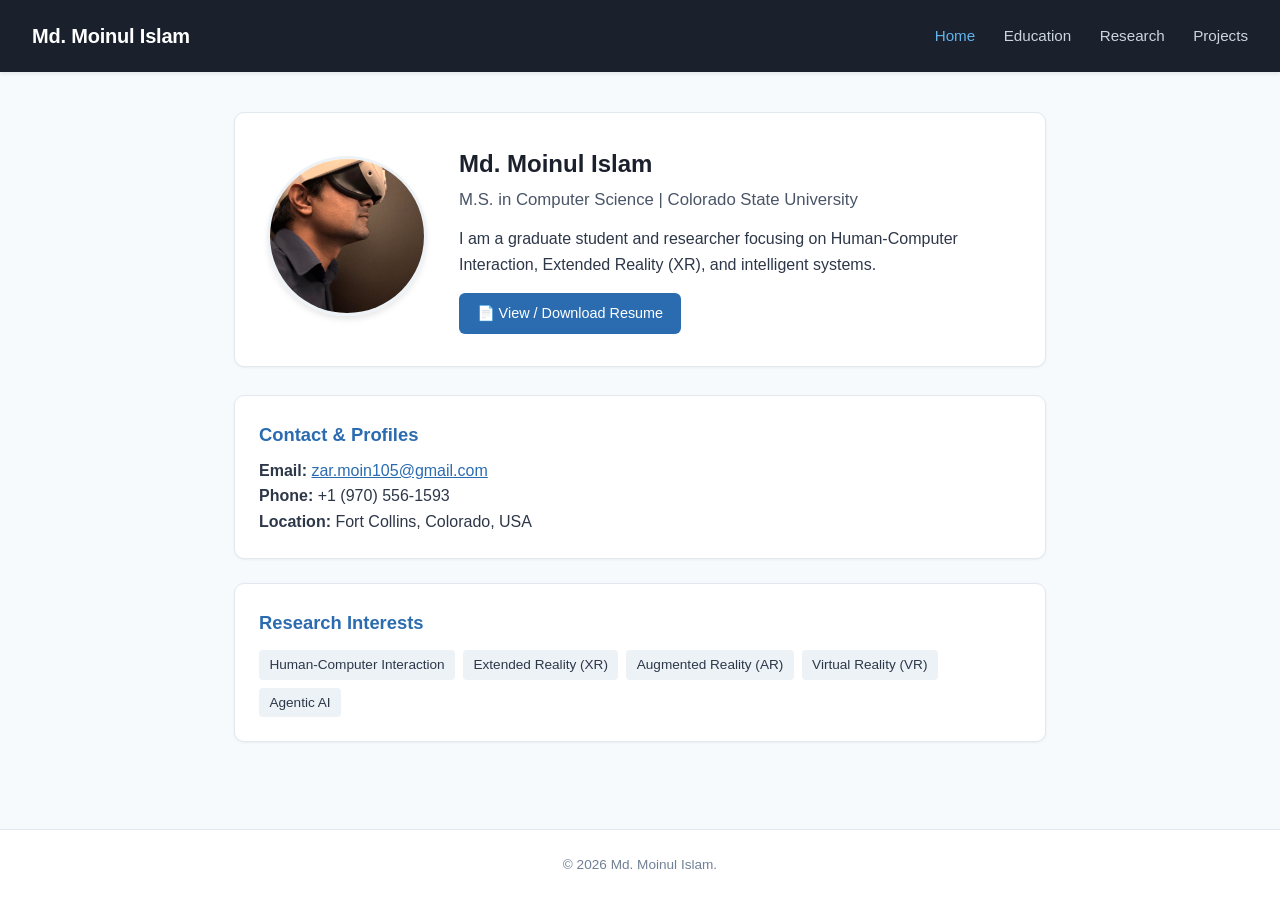
==== index.html @ 92ad13c2 "personal website setup" ====
<!DOCTYPE html>
<html lang="en">
<head>
  <meta charset="UTF-8">
  <meta name="viewport" content="width=device-width, initial-scale=1.0">
  <title>Md. Moinul Islam | Home</title>
  <link rel="stylesheet" href="style.css">
</head>
<body>
  <header>
    <div class="site-title">Md. Moinul Islam</div>
    <nav>
      <a href="index.html" class="active">Home</a>
      <a href="education.html">Education</a>
      <a href="research.html">Research</a>
      <a href="projects.html">Projects</a>
    </nav>
  </header>

  <main>
    <!-- Hero Profile Section -->
    <div class="hero-card">
      <div class="profile-img-container">
        <!-- Make sure profile.jpg is placed in the project folder -->
        <img src="images/profiles.jpg" alt="Md. Moinul Islam" class="profile-img">
      </div>
      <div class="hero-content">
        <h2>Md. Moinul Islam</h2>
        <div class="hero-subtitle">M.S. in Computer Science | Colorado State University</div>
        <p>
          I am a graduate student and researcher focusing on Human-Computer Interaction, Extended Reality (XR), and intelligent systems.
        </p>
        <div class="actions">
          <!-- Replace the href with your Google Drive Resume Share Link -->
          <a href="https://drive.google.com/file/d/1EV7-cH0uLGFlXMAZ-hF-q5_nsV44XxVp/view?usp=sharing" target="_blank" rel="noopener noreferrer" class="btn btn-primary">
            📄 View / Download Resume
          </a>
        </div>
      </div>
    </div>

    <!-- Contact Details -->
    <div class="card">
      <div class="card-title">Contact & Profiles</div>
      <div class="card-body" style="margin-top: 0.5rem;">
        <p><strong>Email:</strong> <a href="mailto:zar.moin105@gmail.com" style="color: #2b6cb0;">zar.moin105@gmail.com</a></p>
        <p><strong>Phone:</strong> +1 (970) 556-1593</p>
        <p><strong>Location:</strong> Fort Collins, Colorado, USA</p>
      </div>
    </div>

    <!-- Research Interests -->
    <div class="card">
      <div class="card-title">Research Interests</div>
      <div class="tag-container">
        <span class="tag">Human-Computer Interaction</span>
        <span class="tag">Extended Reality (XR)</span>
        <span class="tag">Augmented Reality (AR)</span>
        <span class="tag">Virtual Reality (VR)</span>
        <span class="tag">Agentic AI</span>
      </div>
    </div>
  </main>

  <footer>
    &copy; 2026 Md. Moinul Islam.
  </footer>
</body>
</html>
---- style.css ----
* {
  box-sizing: border-box;
  margin: 0;
  padding: 0;
}

body {
  font-family: -apple-system, BlinkMacSystemFont, "Segoe UI", Roboto, Helvetica, Arial, sans-serif;
  line-height: 1.6;
  color: #2d3748;
  background-color: #f7fafc;
  display: flex;
  flex-direction: column;
  min-height: 100vh;
}

/* Header & Navigation */
header {
  background-color: #1a202c;
  color: #ffffff;
  padding: 1.25rem 2rem;
  display: flex;
  justify-content: space-between;
  align-items: center;
  position: sticky;
  top: 0;
  z-index: 100;
  box-shadow: 0 2px 4px rgba(0,0,0,0.08);
}

.site-title {
  font-size: 1.25rem;
  font-weight: 700;
  letter-spacing: -0.01em;
}

nav a {
  color: #cbd5e0;
  text-decoration: none;
  margin-left: 1.5rem;
  font-weight: 500;
  font-size: 0.95rem;
  transition: color 0.2s;
}

nav a:hover,
nav a.active {
  color: #63b3ed;
}

/* Main Container */
main {
  flex: 1;
  max-width: 860px;
  width: 100%;
  margin: 2.5rem auto;
  padding: 0 1.5rem;
}

h1 {
  font-size: 1.85rem;
  color: #1a202c;
  margin-bottom: 1.5rem;
  border-bottom: 2px solid #e2e8f0;
  padding-bottom: 0.5rem;
}

/* Hero Section (Photo + Bio) */
.hero-card {
  display: flex;
  align-items: center;
  gap: 2rem;
  background: #ffffff;
  border: 1px solid #e2e8f0;
  border-radius: 10px;
  padding: 2rem;
  margin-bottom: 1.75rem;
  box-shadow: 0 1px 3px rgba(0, 0, 0, 0.05);
}

.profile-img-container {
  flex-shrink: 0;
}

.profile-img {
  width: 160px;
  height: 160px;
  border-radius: 50%;
  object-fit: cover;
  border: 3px solid #edf2f7;
  box-shadow: 0 4px 6px -1px rgba(0, 0, 0, 0.1);
}

.hero-content {
  flex: 1;
}

.hero-content h2 {
  font-size: 1.5rem;
  color: #1a202c;
  margin-bottom: 0.25rem;
}

.hero-subtitle {
  color: #4a5568;
  font-weight: 500;
  font-size: 1.05rem;
  margin-bottom: 0.75rem;
}

/* Cards */
.card {
  background: #ffffff;
  border: 1px solid #e2e8f0;
  border-radius: 10px;
  padding: 1.5rem;
  margin-bottom: 1.5rem;
  box-shadow: 0 1px 3px rgba(0, 0, 0, 0.05);
}

.card-header {
  display: flex;
  justify-content: space-between;
  align-items: flex-start;
  flex-wrap: wrap;
  gap: 0.5rem;
  margin-bottom: 0.5rem;
}

.card-title {
  font-size: 1.15rem;
  font-weight: 600;
  color: #2b6cb0;
}

.card-subtitle {
  font-weight: 500;
  color: #4a5568;
  font-size: 0.95rem;
}

.card-meta {
  color: #718096;
  font-size: 0.85rem;
  background: #edf2f7;
  padding: 0.2rem 0.5rem;
  border-radius: 4px;
}

.card-body ul {
  padding-left: 1.25rem;
  margin-top: 0.5rem;
}

.card-body li {
  margin-bottom: 0.4rem;
}

/* Document & Button Links */
.actions {
  margin-top: 1rem;
  display: flex;
  gap: 0.75rem;
  flex-wrap: wrap;
}

.btn {
  display: inline-flex;
  align-items: center;
  gap: 0.4rem;
  padding: 0.55rem 1.1rem;
  border-radius: 6px;
  font-size: 0.9rem;
  font-weight: 500;
  text-decoration: none;
  transition: background-color 0.2s, transform 0.1s;
}

.btn-primary {
  background-color: #2b6cb0;
  color: #ffffff;
}

.btn-primary:hover {
  background-color: #2c5282;
}

.doc-link {
  display: inline-flex;
  align-items: center;
  gap: 0.35rem;
  margin-top: 0.85rem;
  color: #2b6cb0;
  font-size: 0.9rem;
  font-weight: 500;
  text-decoration: none;
  border: 1px solid #cbd5e0;
  padding: 0.35rem 0.75rem;
  border-radius: 5px;
  transition: all 0.2s ease;
}

.doc-link:hover {
  background-color: #ebf8ff;
  border-color: #bee3f8;
}

/* Tags */
.tag-container {
  display: flex;
  flex-wrap: wrap;
  gap: 0.5rem;
  margin-top: 0.75rem;
}

.tag {
  background-color: #edf2f7;
  color: #2d3748;
  padding: 0.25rem 0.65rem;
  border-radius: 4px;
  font-size: 0.85rem;
  font-weight: 500;
}

footer {
  text-align: center;
  padding: 1.5rem;
  font-size: 0.85rem;
  color: #718096;
  border-top: 1px solid #e2e8f0;
  background-color: #ffffff;
}

/* Responsive adjustments */
@media (max-width: 640px) {
  .hero-card {
    flex-direction: column;
    text-align: center;
    gap: 1.25rem;
  }
  .actions {
    justify-content: center;
  }
  nav a {
    margin-left: 0.75rem;
  }
}
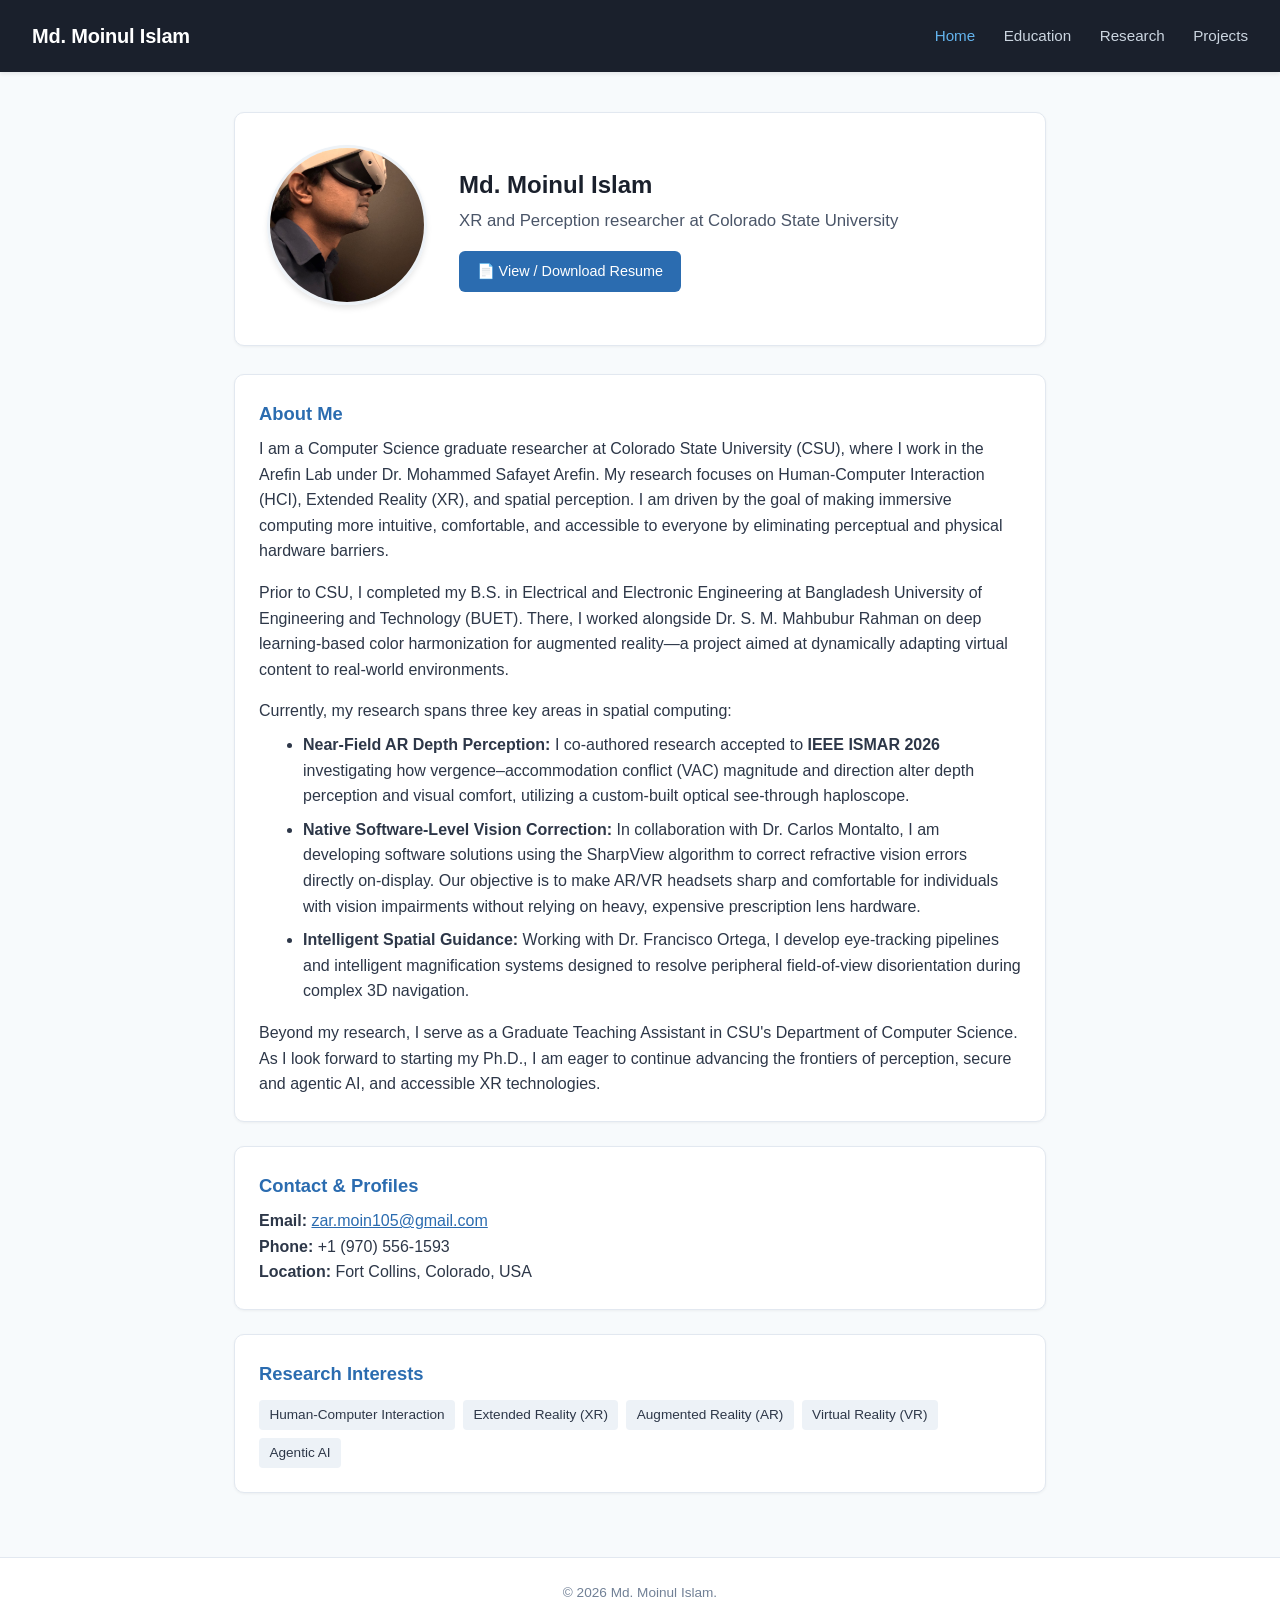
==== commit 624fc6b7: "Bio added to index" ====
--- a/index.html
+++ b/index.html
@@ -26,16 +26,44 @@
       </div>
       <div class="hero-content">
         <h2>Md. Moinul Islam</h2>
-        <div class="hero-subtitle">M.S. in Computer Science | Colorado State University</div>
-        <p>
-          I am a graduate student and researcher focusing on Human-Computer Interaction, Extended Reality (XR), and intelligent systems.
-        </p>
+        <div class="hero-subtitle">XR and Perception researcher at Colorado State University</div>
+       
         <div class="actions">
           <!-- Replace the href with your Google Drive Resume Share Link -->
-          <a href="https://drive.google.com/file/d/1EV7-cH0uLGFlXMAZ-hF-q5_nsV44XxVp/view?usp=sharing" target="_blank" rel="noopener noreferrer" class="btn btn-primary">
+          <a href="https://drive.google.com/file/d/1noncO7W-F5a1LWHAYQ6MCH5IiYEYYySG/view?usp=sharing" target="_blank" rel="noopener noreferrer" class="btn btn-primary">
             📄 View / Download Resume
           </a>
         </div>
+      </div>
+    </div>
+
+    <!-- About Me Section -->
+    <div class="card">
+      <div class="card-title">About Me</div>
+      <div class="card-body" style="margin-top: 0.5rem; line-height: 1.6;">
+        <p>
+          I am a Computer Science graduate researcher at Colorado State University (CSU), where I work in the Arefin Lab under Dr. Mohammed Safayet Arefin. My research focuses on Human-Computer Interaction (HCI), Extended Reality (XR), and spatial perception. I am driven by the goal of making immersive computing more intuitive, comfortable, and accessible to everyone by eliminating perceptual and physical hardware barriers.
+        </p>
+        <p style="margin-top: 1rem;">
+          Prior to CSU, I completed my B.S. in Electrical and Electronic Engineering at Bangladesh University of Engineering and Technology (BUET). There, I worked alongside Dr. S. M. Mahbubur Rahman on deep learning-based color harmonization for augmented reality—a project aimed at dynamically adapting virtual content to real-world environments.
+        </p>
+        <p style="margin-top: 1rem;">
+          Currently, my research spans three key areas in spatial computing:
+        </p>
+        <ul style="margin-top: 0.5rem; margin-left: 1.5rem; list-style-type: disc;">
+          <li style="margin-bottom: 0.5rem;">
+            <strong>Near-Field AR Depth Perception:</strong> I co-authored research accepted to <strong>IEEE ISMAR 2026</strong> investigating how vergence–accommodation conflict (VAC) magnitude and direction alter depth perception and visual comfort, utilizing a custom-built optical see-through haploscope.
+          </li>
+          <li style="margin-bottom: 0.5rem;">
+            <strong>Native Software-Level Vision Correction:</strong> In collaboration with Dr. Carlos Montalto, I am developing software solutions using the SharpView algorithm to correct refractive vision errors directly on-display. Our objective is to make AR/VR headsets sharp and comfortable for individuals with vision impairments without relying on heavy, expensive prescription lens hardware.
+          </li>
+          <li style="margin-bottom: 0.5rem;">
+            <strong>Intelligent Spatial Guidance:</strong> Working with Dr. Francisco Ortega, I develop eye-tracking pipelines and intelligent magnification systems designed to resolve peripheral field-of-view disorientation during complex 3D navigation.
+          </li>
+        </ul>
+        <p style="margin-top: 1rem;">
+          Beyond my research, I serve as a Graduate Teaching Assistant in CSU's Department of Computer Science. As I look forward to starting my Ph.D., I am eager to continue advancing the frontiers of perception, secure and agentic AI, and accessible XR technologies.
+        </p>
       </div>
     </div>
 
--- a/style.css
+++ b/style.css
@@ -244,4 +244,42 @@
   nav a {
     margin-left: 0.75rem;
   }
+}
+
+
+/* Container for parallel images */
+.image-row {
+  display: grid;
+  grid-template-columns: repeat(auto-fit, minmax(220px, 1fr));
+  gap: 1.25rem;
+  margin: 1.5rem 0;
+}
+
+/* Individual figure / wrapper */
+.image-item {
+  display: flex;
+  flex-direction: column;
+  background: #ffffff;
+  border: 1px solid #e2e8f0;
+  border-radius: 8px;
+  overflow: hidden;
+  box-shadow: 0 1px 3px rgba(0, 0, 0, 0.05);
+}
+
+/* Image behavior inside container */
+.image-item img {
+  width: 100%;
+  height: 200px;         /* Keeps all side-by-side images uniform */
+  object-fit: cover;     /* Prevents image distortion/stretching */
+  display: block;
+}
+
+/* Optional image captions */
+.image-caption {
+  padding: 0.65rem 0.85rem;
+  font-size: 0.85rem;
+  color: #718096;
+  text-align: center;
+  background-color: #fafafa;
+  border-top: 1px solid #edf2f7;
 }
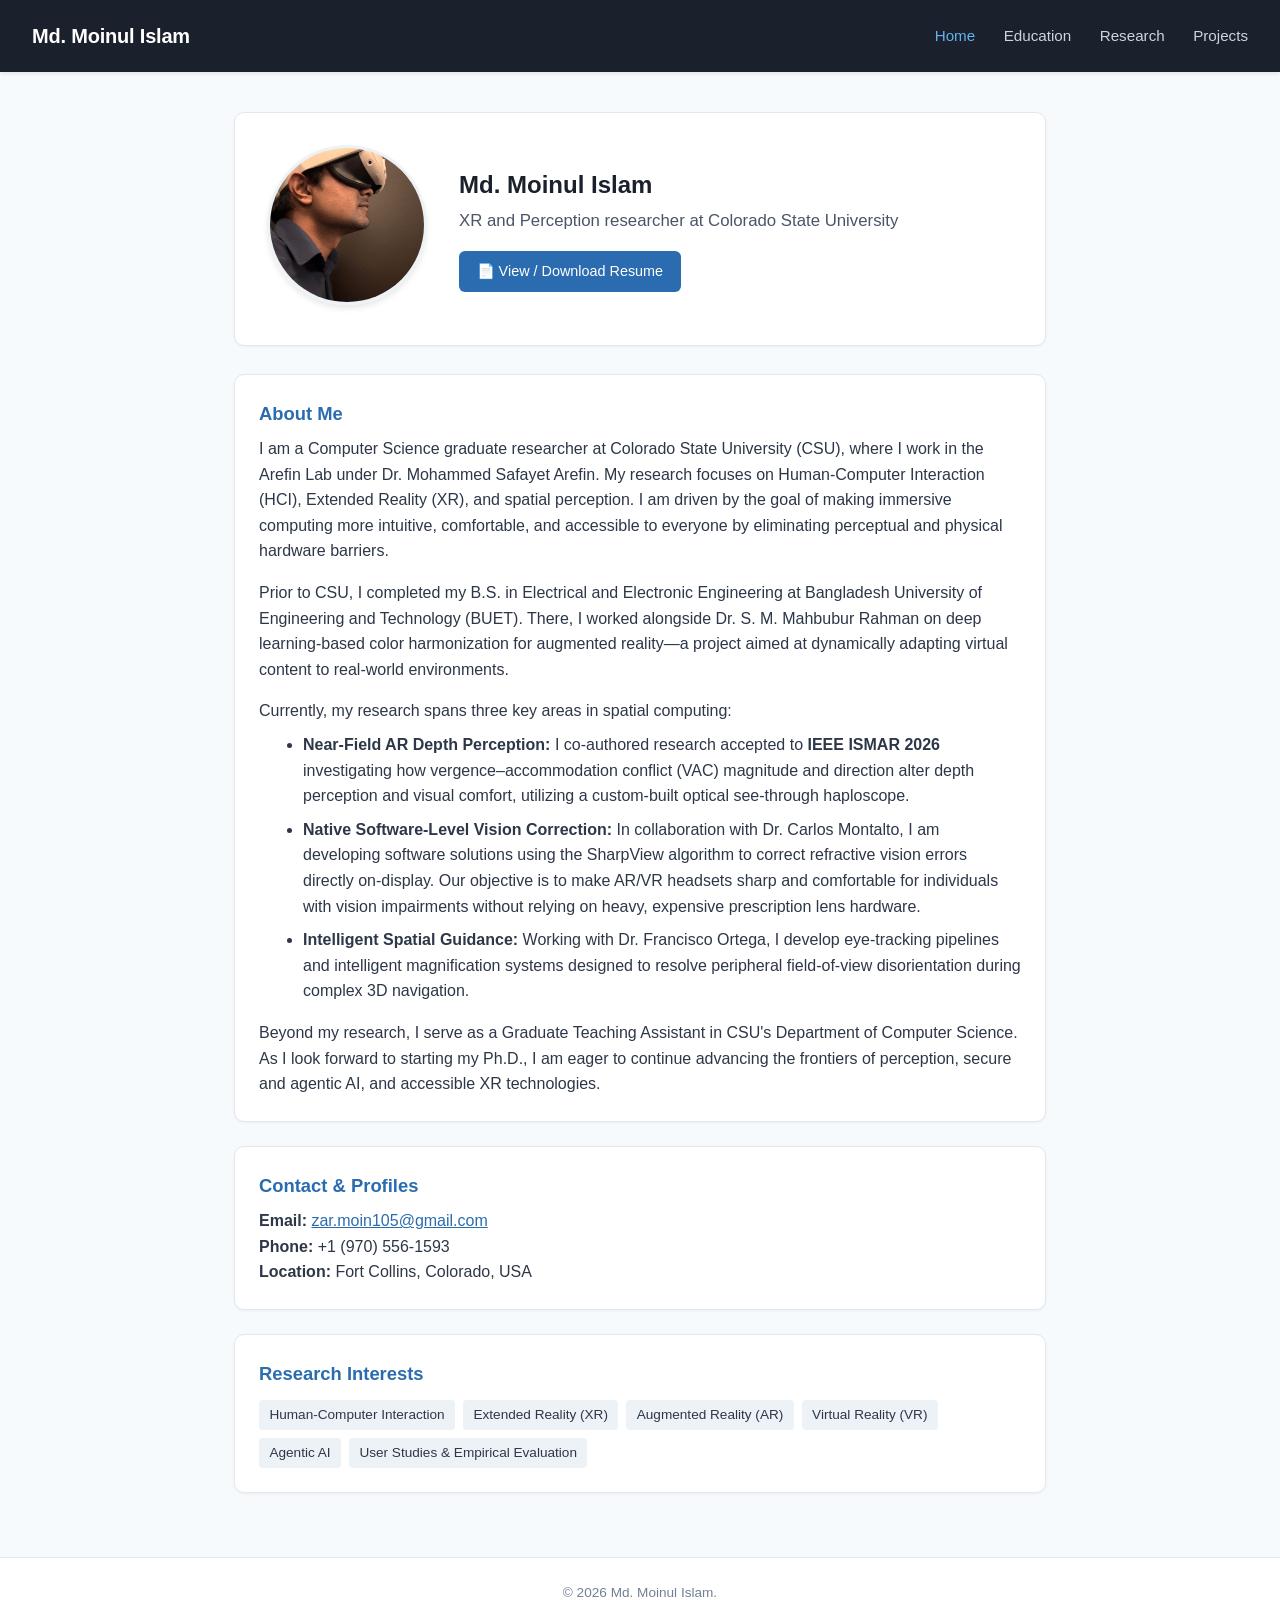
==== commit 1638a311: "Small change" ====
--- a/index.html
+++ b/index.html
@@ -86,6 +86,7 @@
         <span class="tag">Augmented Reality (AR)</span>
         <span class="tag">Virtual Reality (VR)</span>
         <span class="tag">Agentic AI</span>
+        <span class="tag">User Studies & Empirical Evaluation</span>
       </div>
     </div>
   </main>
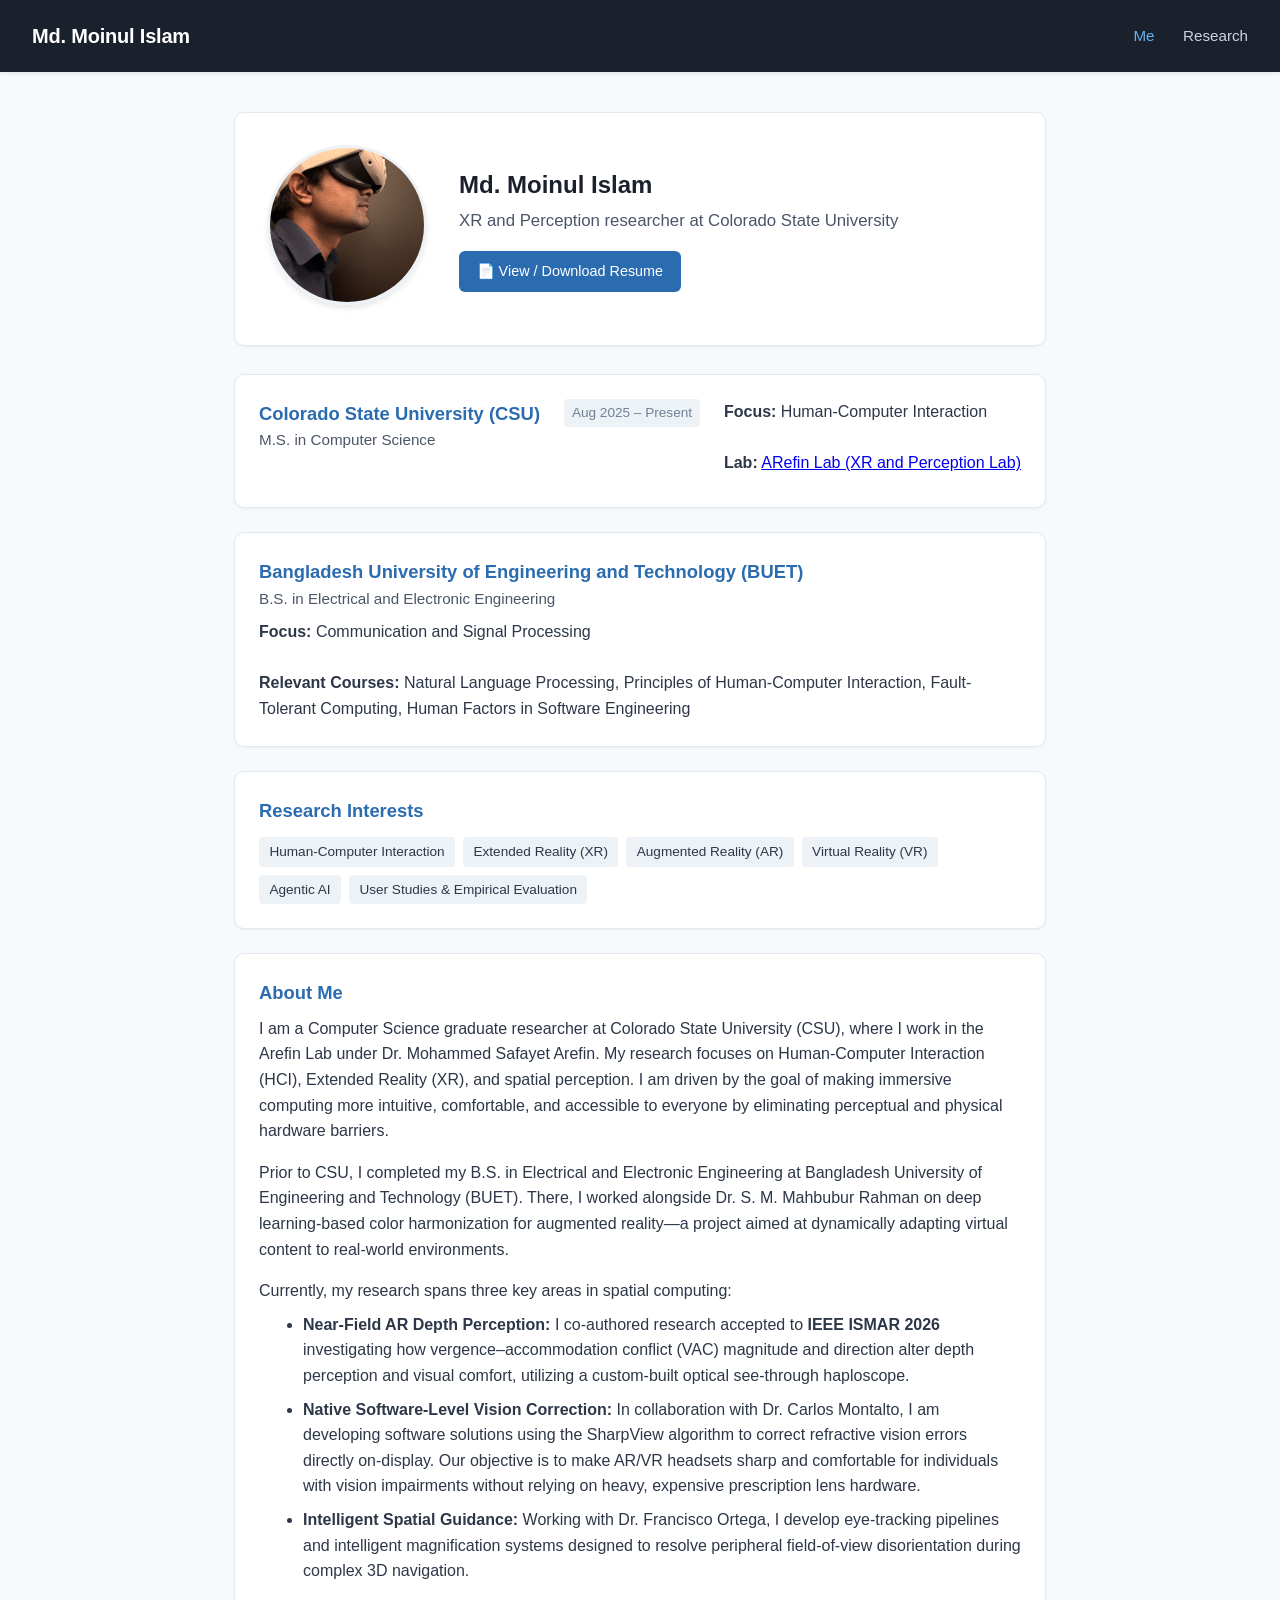
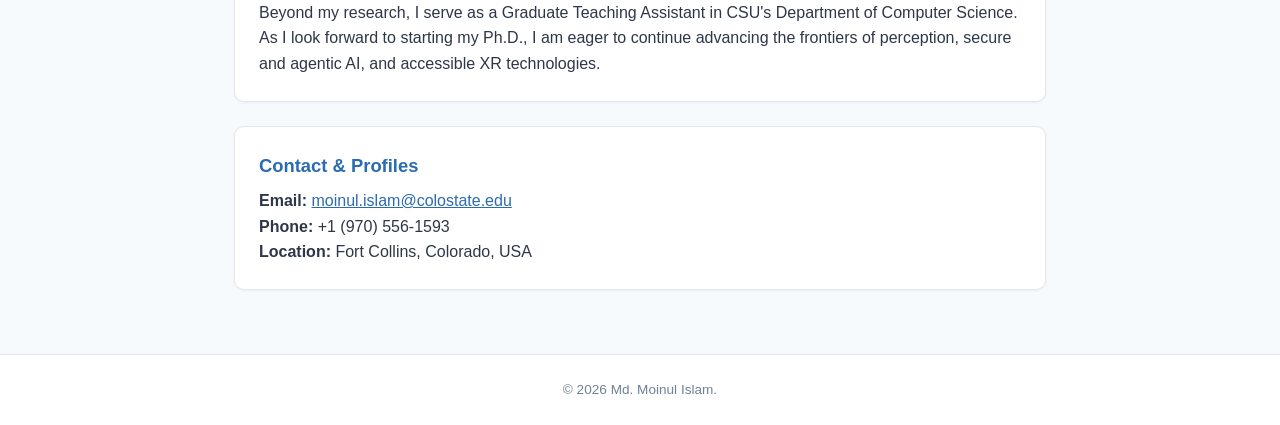
==== commit 3e48f71d: "reorganized the website" ====
--- a/index.html
+++ b/index.html
@@ -10,10 +10,10 @@
   <header>
     <div class="site-title">Md. Moinul Islam</div>
     <nav>
-      <a href="index.html" class="active">Home</a>
-      <a href="education.html">Education</a>
+      <a href="index.html" class="active">Me</a>
+     
       <a href="research.html">Research</a>
-      <a href="projects.html">Projects</a>
+     
     </nav>
   </header>
 
@@ -30,13 +30,57 @@
        
         <div class="actions">
           <!-- Replace the href with your Google Drive Resume Share Link -->
-          <a href="https://drive.google.com/file/d/1noncO7W-F5a1LWHAYQ6MCH5IiYEYYySG/view?usp=sharing" target="_blank" rel="noopener noreferrer" class="btn btn-primary">
+          <a href="https://drive.google.com/file/d/1Fyy-A91n8Wmcp-oMvYVbq-Mk-atvwJyb/view?usp=sharing" target="_blank" rel="noopener noreferrer" class="btn btn-primary">
             📄 View / Download Resume
           </a>
         </div>
       </div>
     </div>
+<div class="card">
+      <div class="card-header">
+        <div>
+          <div class="card-title">Colorado State University (CSU)</div>
+          <div class="card-subtitle">M.S. in Computer Science</div>
+        </div>
+        <div class="card-meta">Aug 2025 – Present</div>
+        <div class="card-body">
+          <p><strong>Focus:</strong> Human-Computer Interaction</p>
+          <br>
+          <p><strong>Lab:</strong> <a href="https://www.safayetarefin.com/arefin-lab" target="_blank">ARefin Lab (XR and Perception Lab)</a></p>
+        </div>
+      </div>
+      
+    </div>
 
+    <div class="card">
+      <div class="card-header">
+        <div>
+          <div class="card-title">Bangladesh University of Engineering and Technology (BUET)</div>
+          <div class="card-subtitle">B.S. in Electrical and Electronic Engineering</div>
+        </div>
+        <!-- <div class="card-meta">Apr 2018 – May 2023</div> -->
+      </div>
+      <div class="card-body">
+        <p><strong>Focus:</strong> Communication and Signal Processing</p>
+       
+        <br>
+        <p><strong>Relevant Courses:</strong> Natural Language Processing, Principles of Human-Computer Interaction, Fault-Tolerant Computing, Human Factors in Software Engineering</p>
+      </div>
+    </div>
+
+
+    <!-- Research Interests -->
+    <div class="card">
+      <div class="card-title">Research Interests</div>
+      <div class="tag-container">
+        <span class="tag">Human-Computer Interaction</span>
+        <span class="tag">Extended Reality (XR)</span>
+        <span class="tag">Augmented Reality (AR)</span>
+        <span class="tag">Virtual Reality (VR)</span>
+        <span class="tag">Agentic AI</span>
+        <span class="tag">User Studies & Empirical Evaluation</span>
+      </div>
+    </div>
     <!-- About Me Section -->
     <div class="card">
       <div class="card-title">About Me</div>
@@ -71,24 +115,13 @@
     <div class="card">
       <div class="card-title">Contact & Profiles</div>
       <div class="card-body" style="margin-top: 0.5rem;">
-        <p><strong>Email:</strong> <a href="mailto:zar.moin105@gmail.com" style="color: #2b6cb0;">zar.moin105@gmail.com</a></p>
+        <p><strong>Email:</strong> <a href="mailto:moinul.islam@colostate.edu" style="color: #2b6cb0;">moinul.islam@colostate.edu</a></p>
         <p><strong>Phone:</strong> +1 (970) 556-1593</p>
         <p><strong>Location:</strong> Fort Collins, Colorado, USA</p>
       </div>
     </div>
 
-    <!-- Research Interests -->
-    <div class="card">
-      <div class="card-title">Research Interests</div>
-      <div class="tag-container">
-        <span class="tag">Human-Computer Interaction</span>
-        <span class="tag">Extended Reality (XR)</span>
-        <span class="tag">Augmented Reality (AR)</span>
-        <span class="tag">Virtual Reality (VR)</span>
-        <span class="tag">Agentic AI</span>
-        <span class="tag">User Studies & Empirical Evaluation</span>
-      </div>
-    </div>
+    
   </main>
 
   <footer>
